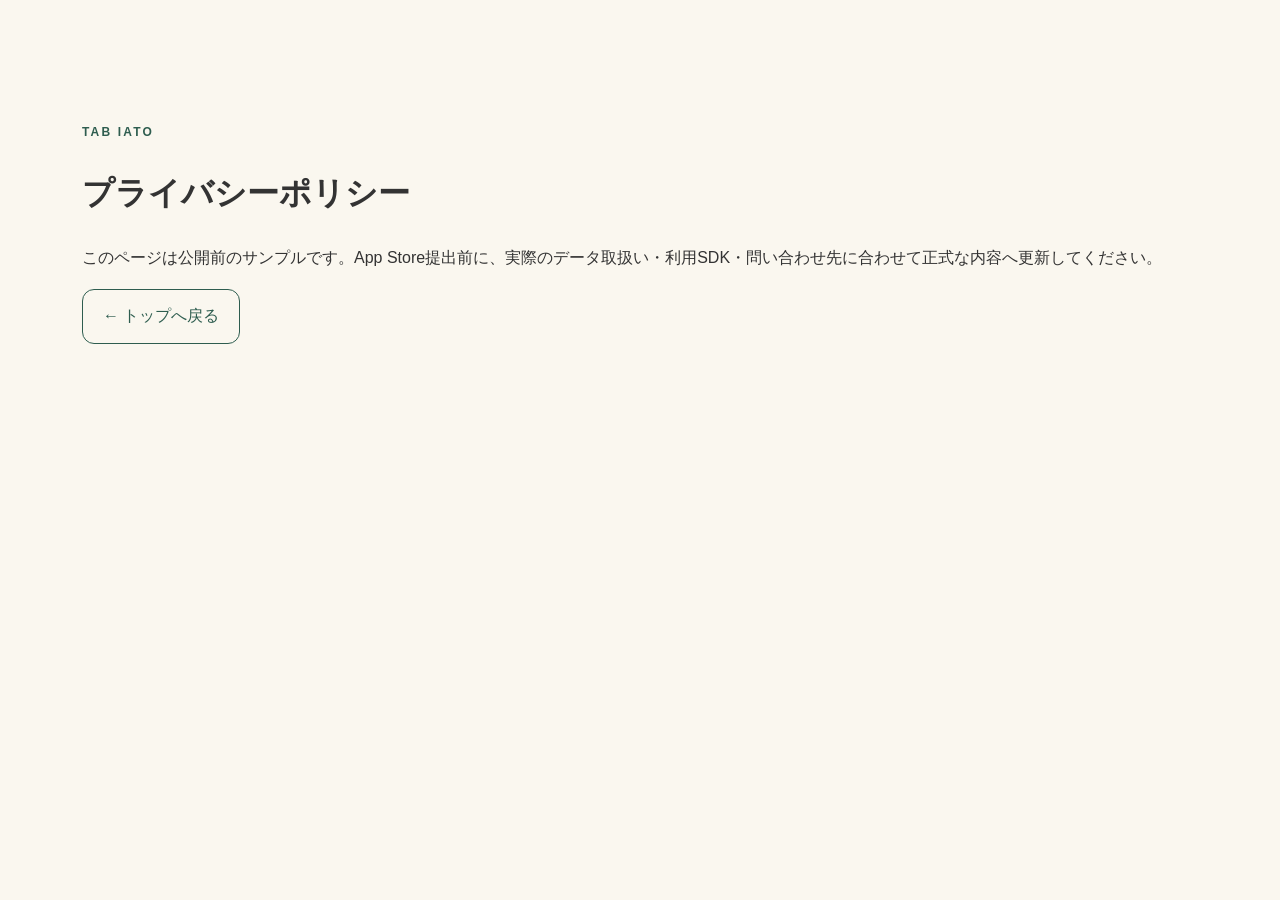
==== privacy.html @ e5aef418 "feat: tabiato 紹介サイトの初版を追加 GitHub Pages で配信する静的サイト一式。 privacy / support の本文はプレースホルダのまま。  Co-Authored-" ====
<!doctype html><html lang="ja"><head><meta charset="utf-8"><meta name="viewport" content="width=device-width,initial-scale=1"><title>Privacy Policy | tabiato</title><link rel="stylesheet" href="style.css"></head><body><main class="section"><p class="eyebrow">TAB IATO</p><h1>プライバシーポリシー</h1><p>このページは公開前のサンプルです。App Store提出前に、実際のデータ取扱い・利用SDK・問い合わせ先に合わせて正式な内容へ更新してください。</p><p><a class="outline" href="index.html">← トップへ戻る</a></p></main></body></html>
---- style.css ----
*{box-sizing:border-box}html{scroll-behavior:smooth}body{margin:0;background:#FAF7EF;color:#333;font-family:-apple-system,BlinkMacSystemFont,"Hiragino Sans","Yu Gothic",sans-serif;line-height:1.8}a{color:inherit}.site-header{height:92px;max-width:1240px;margin:auto;padding:16px 32px;display:flex;align-items:center;justify-content:space-between}.brand img{display:block;width:205px;max-height:58px;object-fit:contain;object-position:left center}.site-header nav{display:flex;gap:30px;font-size:13px}.site-header nav a{text-decoration:none}.hero{min-height:690px;max-width:1240px;margin:auto;padding:55px 32px 90px;display:grid;grid-template-columns:1fr 1fr;gap:70px;align-items:center}.eyebrow{font-size:12px;letter-spacing:.18em;font-weight:700;color:#2E5D4F}.hero h1,.section h2,.statement h2{font-family:"Yu Mincho","Hiragino Mincho ProN",serif;font-weight:600;line-height:1.35}.hero h1{font-size:clamp(48px,5vw,78px);margin:18px 0 25px;color:#23493f}.lead{font-size:16px;margin-bottom:34px}.appstore{display:inline-flex;align-items:center;gap:10px;background:#2E5D4F;color:white;text-decoration:none;padding:15px 24px;border-radius:14px;font-weight:700}.appstore span{font-size:12px;font-weight:400;opacity:.75}.note{font-size:12px;color:#777;margin:9px 0}.hero-art{position:relative;overflow:hidden;min-height:500px;border-radius:38px;background:linear-gradient(#f7e9ce 0 38%,#AFC5BA 38% 55%,#6F9D95 55% 100%);box-shadow:0 24px 70px #284a4030}.sun{position:absolute;width:76px;height:76px;border-radius:50%;background:#F2B479;right:16%;top:12%}.mountain{position:absolute;left:-12%;width:125%;height:45%;border-radius:50% 55% 0 0;transform:rotate(-5deg)}.mountain.back{top:34%;background:#6F9D95}.mountain.front{top:49%;left:4%;background:#2E5D4F}.road{position:absolute;width:150px;height:420px;background:#FAF7EF;left:42%;top:50%;border-radius:50%;transform:rotate(20deg)}.pin{position:absolute;left:46%;top:55%;width:48px;height:48px;border-radius:50% 50% 50% 0;background:white;color:#2E5D4F;display:grid;place-items:center;transform:rotate(-45deg);font-size:14px}.pin::first-letter{transform:rotate(45deg)}.hero-art>p{position:absolute;left:38px;bottom:28px;color:white;font-family:"Yu Mincho",serif;font-size:25px;letter-spacing:.08em}.section{max-width:1180px;margin:auto;padding:110px 32px}.about{display:grid;grid-template-columns:.85fr 1.6fr;gap:90px}.section-heading h2,.privacy h2,.support h2{font-size:42px;margin:15px 0 24px;color:#23493f}.features{display:grid;grid-template-columns:repeat(3,1fr);gap:20px}.features article{padding:30px 25px;border-top:1px solid #AFC5BA}.features span{color:#6F9D95;font-size:14px}.features h3{font-size:20px;margin:10px 0}.features p{font-size:14px}.statement{background:#2E5D4F;color:#FAF7EF;text-align:center;padding:100px 25px}.statement p{margin:0;letter-spacing:.12em}.statement h2{font-size:44px;margin:10px 0}.privacy{display:grid;grid-template-columns:1fr 1fr;gap:90px;align-items:end}.privacy-copy p{margin-bottom:28px}.outline{display:inline-block;text-decoration:none;border:1px solid #2E5D4F;color:#2E5D4F;padding:12px 20px;border-radius:12px}.support{text-align:center;border-top:1px solid #ded9cd}.support>p:not(.eyebrow){margin:0 auto 25px;max-width:600px}footer{background:#173b34;color:#FAF7EF;padding:45px max(32px,calc((100vw - 1180px)/2));display:grid;grid-template-columns:1fr auto;gap:15px;align-items:center}footer img{width:180px;filter:brightness(0) invert(1);opacity:.9}footer div{display:flex;gap:24px;font-size:12px}footer div a{text-decoration:none}footer small{grid-column:1/-1;opacity:.6}@media(max-width:760px){.site-header{height:76px;padding:12px 20px}.brand img{width:150px}.site-header nav a:not(:last-child){display:none}.site-header nav{font-size:12px}.hero{display:block;min-height:0;padding:48px 20px 70px}.hero h1{font-size:50px}.lead{font-size:15px}.desktop{display:none}.hero-art{min-height:410px;margin-top:48px;border-radius:28px}.hero-art>p{font-size:21px}.section{padding:78px 20px}.about,.privacy{display:block}.section-heading h2,.privacy h2,.support h2{font-size:34px}.features{display:block;margin-top:55px}.features article{padding:24px 5px}.statement{padding:72px 20px}.statement h2{font-size:34px}.privacy-copy{margin-top:35px}.support{text-align:left}footer{display:block;padding:38px 20px}footer img{width:155px;margin-bottom:22px}footer div{margin-bottom:20px}}@media(prefers-color-scheme:dark){body{background:#121A18;color:#EAEAEA}.site-header,.hero,.section{background:#121A18}.hero h1,.section h2,.features h3,.support h2,.privacy h2{color:#EAEAEA}.eyebrow{color:#7DA89F}.outline{border-color:#7DA89F;color:#EAEAEA}.hero-art{box-shadow:none}.features article,.support{border-color:#284A40}.statement,footer{background:#0d2823}.brand img,footer img{filter:brightness(0) invert(1)}}
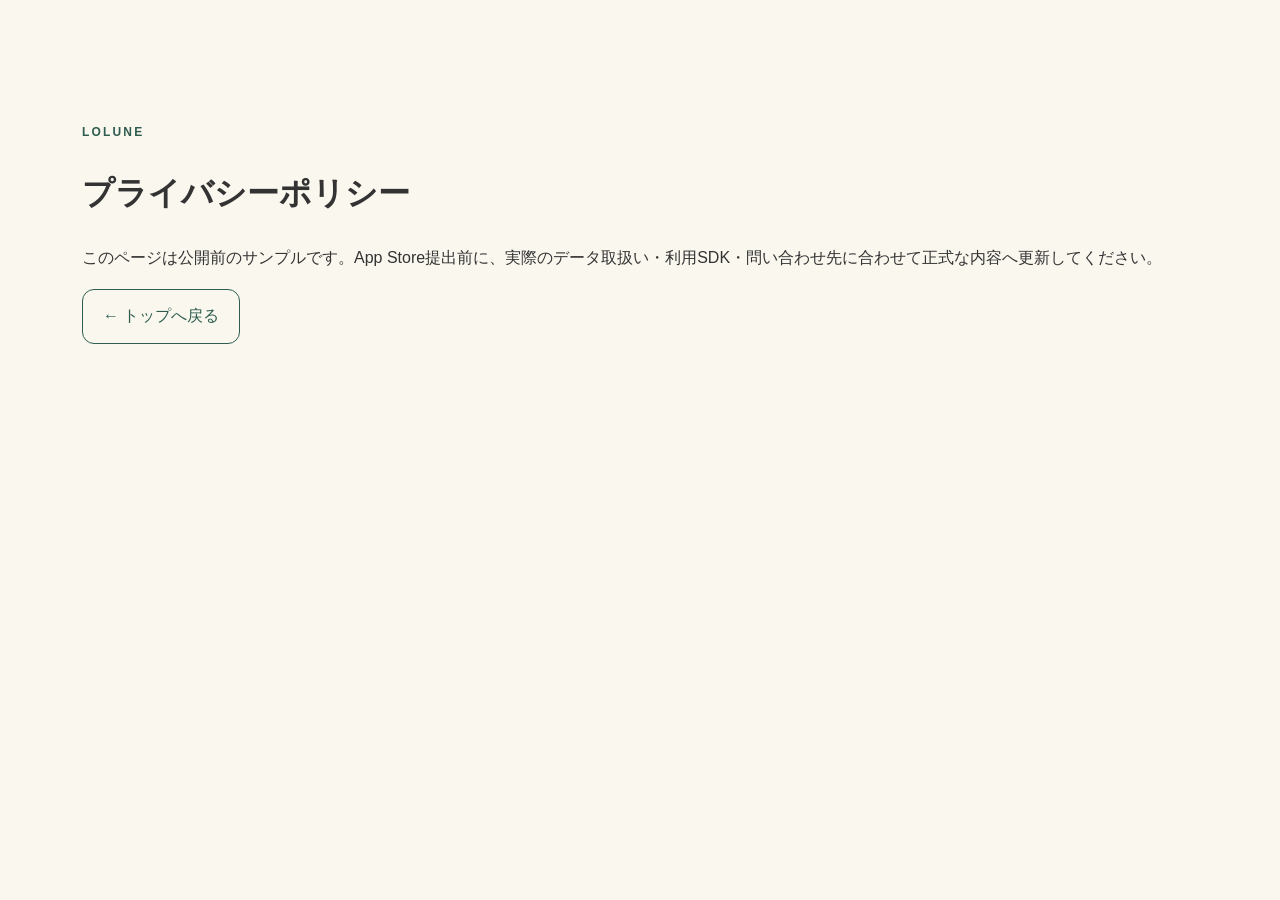
==== commit 9bb172bc: "chore: アプリ名の変更に合わせてサイトを lolune にする アプリ名を tabiato から lolune へ変更したため（ADR-0039）、 紹介サイトの表記とワードマーク画像を差し替え" ====
--- a/privacy.html
+++ b/privacy.html
@@ -1 +1 @@
-<!doctype html><html lang="ja"><head><meta charset="utf-8"><meta name="viewport" content="width=device-width,initial-scale=1"><title>Privacy Policy | tabiato</title><link rel="stylesheet" href="style.css"></head><body><main class="section"><p class="eyebrow">TAB IATO</p><h1>プライバシーポリシー</h1><p>このページは公開前のサンプルです。App Store提出前に、実際のデータ取扱い・利用SDK・問い合わせ先に合わせて正式な内容へ更新してください。</p><p><a class="outline" href="index.html">← トップへ戻る</a></p></main></body></html>+<!doctype html><html lang="ja"><head><meta charset="utf-8"><meta name="viewport" content="width=device-width,initial-scale=1"><title>Privacy Policy | lolune</title><link rel="icon" type="image/png" sizes="32x32" href="assets/icon-32.png"><link rel="icon" type="image/png" sizes="16x16" href="assets/icon-16.png"><link rel="apple-touch-icon" href="assets/icon-180.png"><link rel="stylesheet" href="style.css"></head><body><main class="section"><p class="eyebrow">LOLUNE</p><h1>プライバシーポリシー</h1><p>このページは公開前のサンプルです。App Store提出前に、実際のデータ取扱い・利用SDK・問い合わせ先に合わせて正式な内容へ更新してください。</p><p><a class="outline" href="index.html">← トップへ戻る</a></p></main></body></html>
--- a/style.css
+++ b/style.css
@@ -1 +1 @@
-*{box-sizing:border-box}html{scroll-behavior:smooth}body{margin:0;background:#FAF7EF;color:#333;font-family:-apple-system,BlinkMacSystemFont,"Hiragino Sans","Yu Gothic",sans-serif;line-height:1.8}a{color:inherit}.site-header{height:92px;max-width:1240px;margin:auto;padding:16px 32px;display:flex;align-items:center;justify-content:space-between}.brand img{display:block;width:205px;max-height:58px;object-fit:contain;object-position:left center}.site-header nav{display:flex;gap:30px;font-size:13px}.site-header nav a{text-decoration:none}.hero{min-height:690px;max-width:1240px;margin:auto;padding:55px 32px 90px;display:grid;grid-template-columns:1fr 1fr;gap:70px;align-items:center}.eyebrow{font-size:12px;letter-spacing:.18em;font-weight:700;color:#2E5D4F}.hero h1,.section h2,.statement h2{font-family:"Yu Mincho","Hiragino Mincho ProN",serif;font-weight:600;line-height:1.35}.hero h1{font-size:clamp(48px,5vw,78px);margin:18px 0 25px;color:#23493f}.lead{font-size:16px;margin-bottom:34px}.appstore{display:inline-flex;align-items:center;gap:10px;background:#2E5D4F;color:white;text-decoration:none;padding:15px 24px;border-radius:14px;font-weight:700}.appstore span{font-size:12px;font-weight:400;opacity:.75}.note{font-size:12px;color:#777;margin:9px 0}.hero-art{position:relative;overflow:hidden;min-height:500px;border-radius:38px;background:linear-gradient(#f7e9ce 0 38%,#AFC5BA 38% 55%,#6F9D95 55% 100%);box-shadow:0 24px 70px #284a4030}.sun{position:absolute;width:76px;height:76px;border-radius:50%;background:#F2B479;right:16%;top:12%}.mountain{position:absolute;left:-12%;width:125%;height:45%;border-radius:50% 55% 0 0;transform:rotate(-5deg)}.mountain.back{top:34%;background:#6F9D95}.mountain.front{top:49%;left:4%;background:#2E5D4F}.road{position:absolute;width:150px;height:420px;background:#FAF7EF;left:42%;top:50%;border-radius:50%;transform:rotate(20deg)}.pin{position:absolute;left:46%;top:55%;width:48px;height:48px;border-radius:50% 50% 50% 0;background:white;color:#2E5D4F;display:grid;place-items:center;transform:rotate(-45deg);font-size:14px}.pin::first-letter{transform:rotate(45deg)}.hero-art>p{position:absolute;left:38px;bottom:28px;color:white;font-family:"Yu Mincho",serif;font-size:25px;letter-spacing:.08em}.section{max-width:1180px;margin:auto;padding:110px 32px}.about{display:grid;grid-template-columns:.85fr 1.6fr;gap:90px}.section-heading h2,.privacy h2,.support h2{font-size:42px;margin:15px 0 24px;color:#23493f}.features{display:grid;grid-template-columns:repeat(3,1fr);gap:20px}.features article{padding:30px 25px;border-top:1px solid #AFC5BA}.features span{color:#6F9D95;font-size:14px}.features h3{font-size:20px;margin:10px 0}.features p{font-size:14px}.statement{background:#2E5D4F;color:#FAF7EF;text-align:center;padding:100px 25px}.statement p{margin:0;letter-spacing:.12em}.statement h2{font-size:44px;margin:10px 0}.privacy{display:grid;grid-template-columns:1fr 1fr;gap:90px;align-items:end}.privacy-copy p{margin-bottom:28px}.outline{display:inline-block;text-decoration:none;border:1px solid #2E5D4F;color:#2E5D4F;padding:12px 20px;border-radius:12px}.support{text-align:center;border-top:1px solid #ded9cd}.support>p:not(.eyebrow){margin:0 auto 25px;max-width:600px}footer{background:#173b34;color:#FAF7EF;padding:45px max(32px,calc((100vw - 1180px)/2));display:grid;grid-template-columns:1fr auto;gap:15px;align-items:center}footer img{width:180px;filter:brightness(0) invert(1);opacity:.9}footer div{display:flex;gap:24px;font-size:12px}footer div a{text-decoration:none}footer small{grid-column:1/-1;opacity:.6}@media(max-width:760px){.site-header{height:76px;padding:12px 20px}.brand img{width:150px}.site-header nav a:not(:last-child){display:none}.site-header nav{font-size:12px}.hero{display:block;min-height:0;padding:48px 20px 70px}.hero h1{font-size:50px}.lead{font-size:15px}.desktop{display:none}.hero-art{min-height:410px;margin-top:48px;border-radius:28px}.hero-art>p{font-size:21px}.section{padding:78px 20px}.about,.privacy{display:block}.section-heading h2,.privacy h2,.support h2{font-size:34px}.features{display:block;margin-top:55px}.features article{padding:24px 5px}.statement{padding:72px 20px}.statement h2{font-size:34px}.privacy-copy{margin-top:35px}.support{text-align:left}footer{display:block;padding:38px 20px}footer img{width:155px;margin-bottom:22px}footer div{margin-bottom:20px}}@media(prefers-color-scheme:dark){body{background:#121A18;color:#EAEAEA}.site-header,.hero,.section{background:#121A18}.hero h1,.section h2,.features h3,.support h2,.privacy h2{color:#EAEAEA}.eyebrow{color:#7DA89F}.outline{border-color:#7DA89F;color:#EAEAEA}.hero-art{box-shadow:none}.features article,.support{border-color:#284A40}.statement,footer{background:#0d2823}.brand img,footer img{filter:brightness(0) invert(1)}}+*{box-sizing:border-box}html{scroll-behavior:smooth}body{margin:0;background:#FAF7EF;color:#333;font-family:-apple-system,BlinkMacSystemFont,"Hiragino Sans","Yu Gothic",sans-serif;line-height:1.8}a{color:inherit}.site-header{height:92px;max-width:1240px;margin:auto;padding:16px 32px;display:flex;align-items:center;justify-content:space-between}.brand{display:flex;align-items:center;gap:12px;text-decoration:none}.brand img{display:block;width:auto}.brand .mark{height:42px}.brand .wordmark{height:20px}.site-header nav{display:flex;gap:30px;font-size:13px}.site-header nav a{text-decoration:none}.hero{max-width:1240px;margin:auto;padding:55px 32px 90px;display:grid;grid-template-columns:1fr 1fr;gap:70px;align-items:center}.eyebrow{font-size:12px;letter-spacing:.18em;font-weight:700;color:#2E5D4F}.hero h1,.section h2,.statement h2{font-family:"Yu Mincho","Hiragino Mincho ProN",serif;font-weight:600;line-height:1.35}.hero h1{font-size:clamp(48px,5vw,78px);margin:18px 0 25px;color:#23493f}.lead{font-size:16px;margin-bottom:34px}.appstore{display:inline-flex;align-items:center;gap:10px;background:#2E5D4F;color:white;text-decoration:none;padding:15px 24px;border-radius:14px;font-weight:700}.appstore span{font-size:12px;font-weight:400;opacity:.75}.note{font-size:12px;color:#777;margin:9px 0}.hero-art{position:relative;overflow:hidden;width:100%;max-width:440px;aspect-ratio:1;margin-left:auto;border-radius:38px;background:#f7e9ce;box-shadow:0 24px 70px #284a4030}.hero-art img{display:block;width:100%;height:100%;object-fit:contain}.hero-art::after{content:"";position:absolute;left:0;right:0;bottom:0;height:42%;background:linear-gradient(#14302900,#143029cc);pointer-events:none}.hero-art>p{position:absolute;z-index:1;left:38px;right:38px;bottom:28px;margin:0;color:white;font-family:"Yu Mincho",serif;font-size:25px;letter-spacing:.08em;text-shadow:0 2px 14px #143029b3}.section{max-width:1180px;margin:auto;padding:110px 32px}.about{display:grid;grid-template-columns:.85fr 1.6fr;gap:90px}.section-heading h2,.privacy h2,.support h2{font-size:42px;margin:15px 0 24px;color:#23493f}.features{display:grid;grid-template-columns:repeat(3,1fr);gap:20px}.features article{padding:30px 25px;border-top:1px solid #AFC5BA}.features span{color:#6F9D95;font-size:14px}.features h3{font-size:20px;margin:10px 0}.features p{font-size:14px}.statement{background:#2E5D4F;color:#FAF7EF;text-align:center;padding:100px 25px}.statement p{margin:0;letter-spacing:.12em}.statement h2{font-size:44px;margin:10px 0}.privacy{display:grid;grid-template-columns:1fr 1fr;gap:90px;align-items:end}.privacy-copy p{margin-bottom:28px}.outline{display:inline-block;text-decoration:none;border:1px solid #2E5D4F;color:#2E5D4F;padding:12px 20px;border-radius:12px}.support{text-align:center;border-top:1px solid #ded9cd}.support>p:not(.eyebrow){margin:0 auto 25px;max-width:600px}footer{background:#173b34;color:#FAF7EF;padding:45px max(32px,calc((100vw - 1180px)/2));display:grid;grid-template-columns:1fr auto;gap:15px;align-items:center}footer .brand{margin:0}footer .mark{height:40px}footer .wordmark{height:19px;filter:brightness(0) invert(1);opacity:.9}footer div{display:flex;gap:24px;font-size:12px}footer div a{text-decoration:none}footer small{grid-column:1/-1;opacity:.6}@media(max-width:760px){.site-header{height:76px;padding:12px 20px}.brand{gap:9px}.brand .mark{height:34px}.brand .wordmark{height:16px}.site-header nav a:not(:last-child){display:none}.site-header nav{font-size:12px}.hero{display:block;padding:48px 20px 70px}.hero h1{font-size:50px}.lead{font-size:15px}.desktop{display:none}.hero-art{max-width:none;margin:48px 0 0;border-radius:28px}.hero-art>p{left:24px;right:24px;bottom:22px}.hero-art>p{font-size:21px}.section{padding:78px 20px}.about,.privacy{display:block}.section-heading h2,.privacy h2,.support h2{font-size:34px}.features{display:block;margin-top:55px}.features article{padding:24px 5px}.statement{padding:72px 20px}.statement h2{font-size:34px}.privacy-copy{margin-top:35px}.support{text-align:left}footer{display:block;padding:38px 20px}footer .brand{margin-bottom:22px}footer .mark{height:34px}footer .wordmark{height:16px}footer div{margin-bottom:20px}}@media(prefers-color-scheme:dark){body{background:#121A18;color:#EAEAEA}.site-header,.hero,.section{background:#121A18}.hero h1,.section h2,.features h3,.support h2,.privacy h2{color:#EAEAEA}.eyebrow{color:#7DA89F}.outline{border-color:#7DA89F;color:#EAEAEA}.hero-art{box-shadow:none}.features article,.support{border-color:#284A40}.statement,footer{background:#0d2823}.brand .wordmark{filter:brightness(0) invert(1)}}
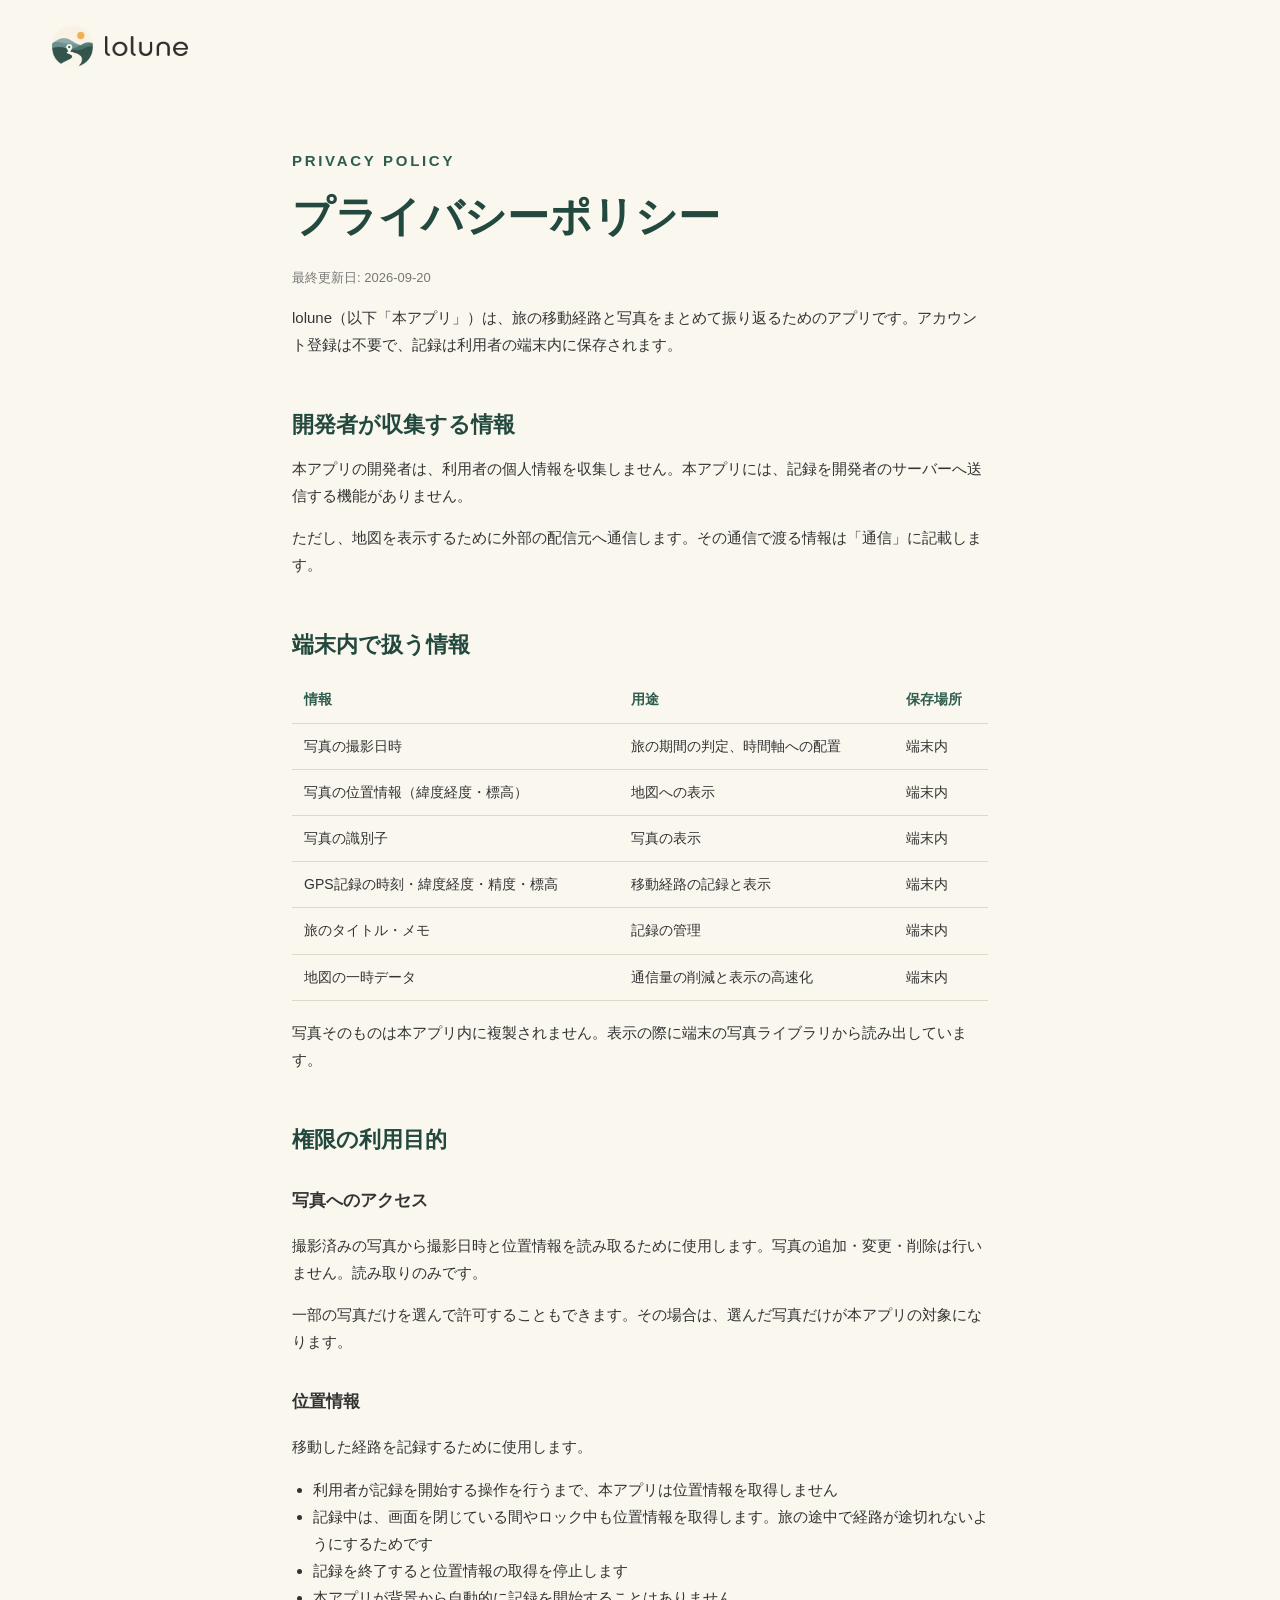
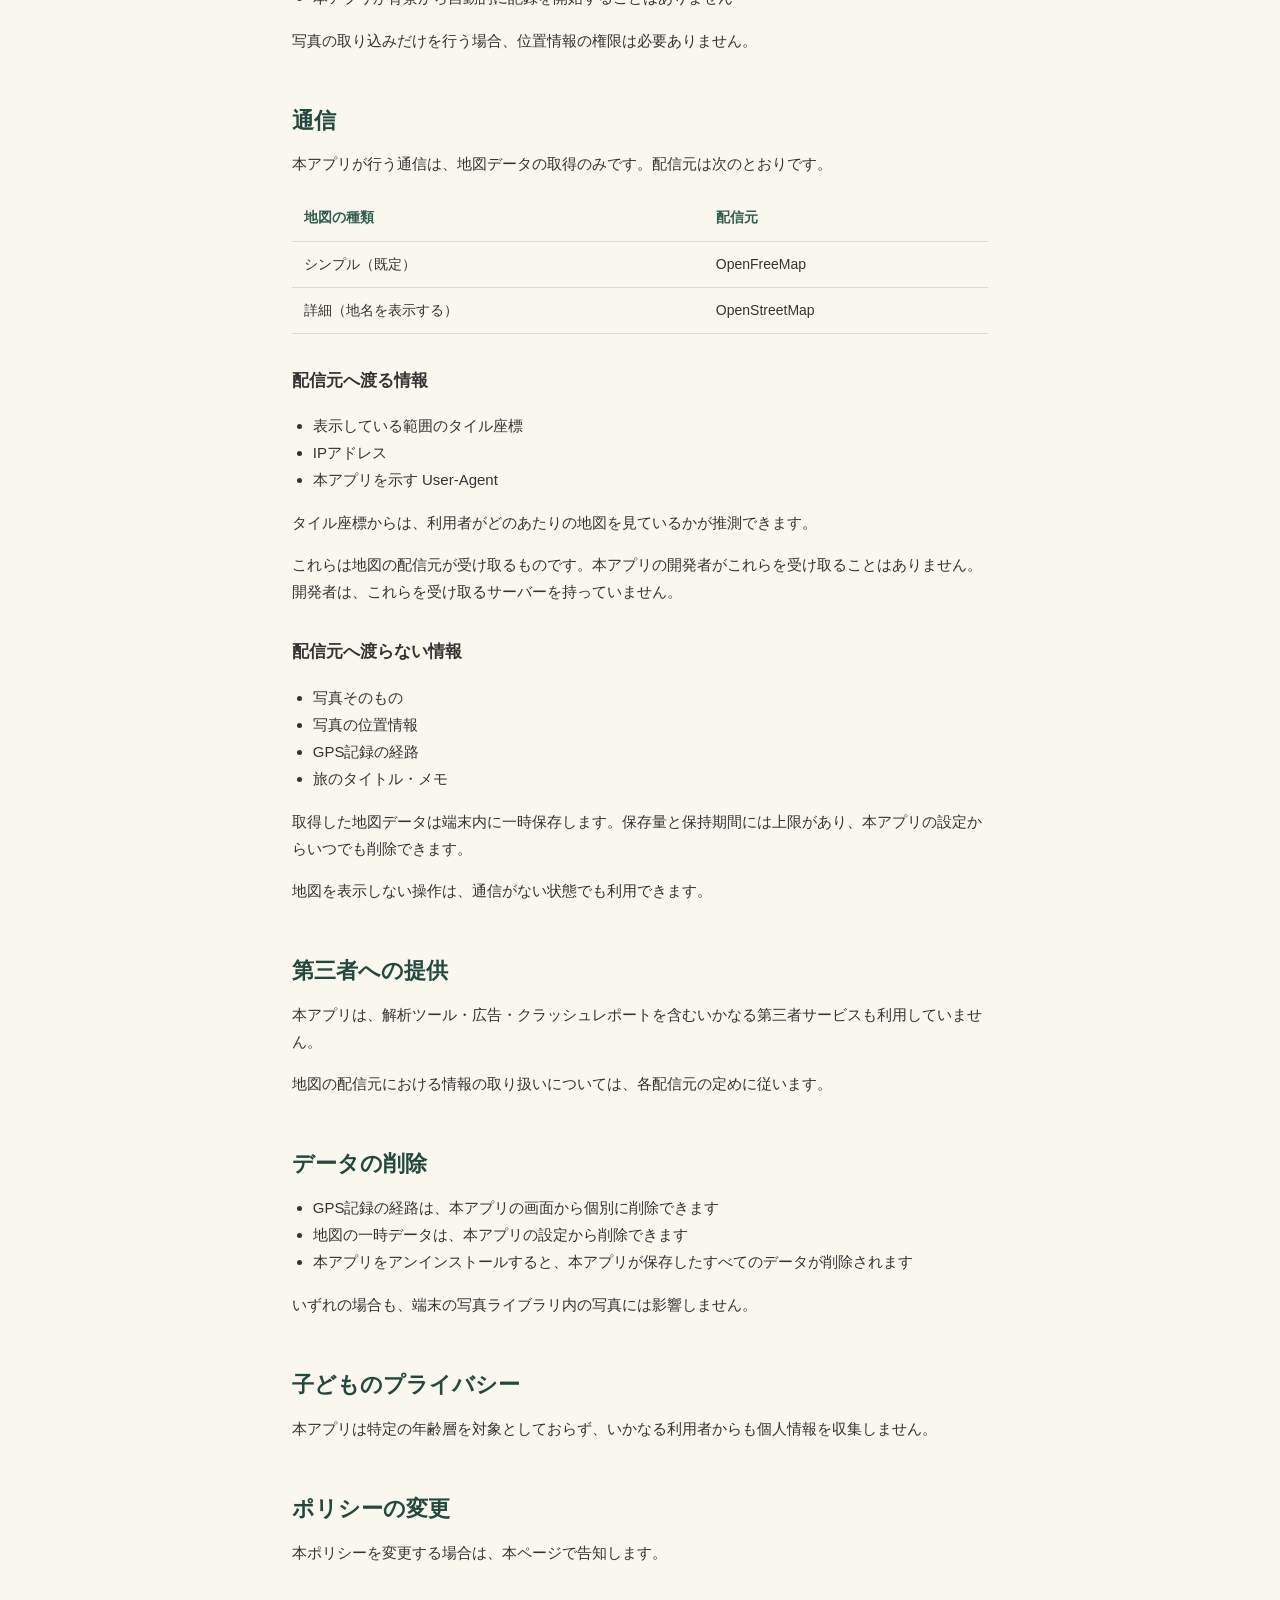
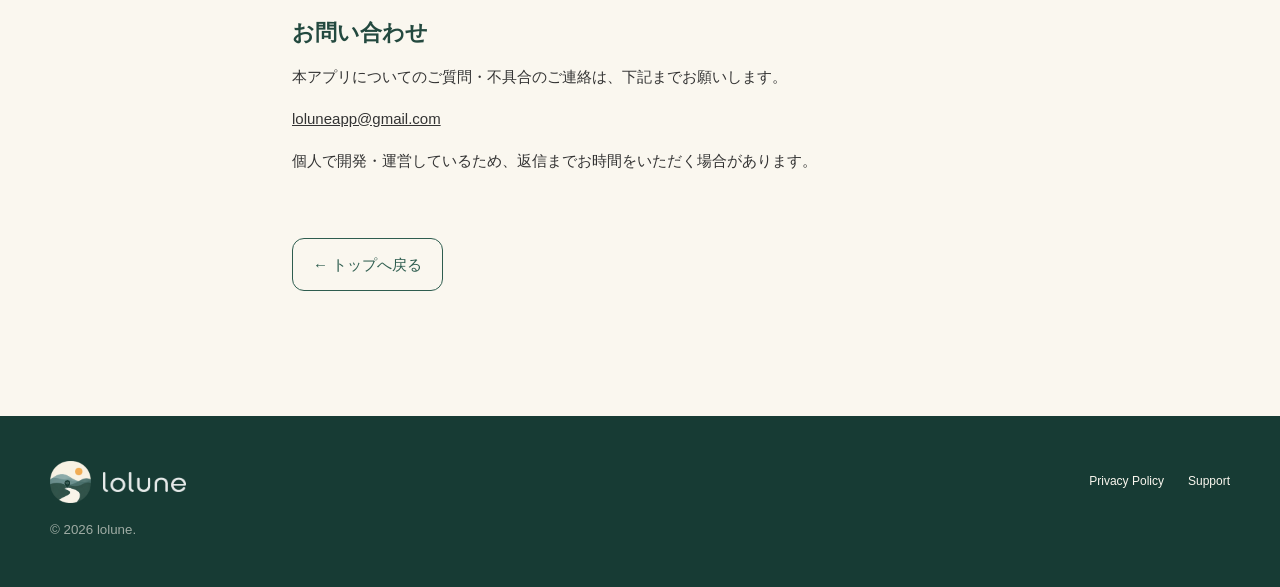
==== commit 553b591b: "feat: プライバシーポリシーとサポートの本文を書く App Store 提出にはどちらも公開URLが必須で、プレースホルダのままでは 登録できないため、本文を書き起こす。  プライバシーポリシーは" ====
--- a/privacy.html
+++ b/privacy.html
@@ -1 +1,143 @@
-<!doctype html><html lang="ja"><head><meta charset="utf-8"><meta name="viewport" content="width=device-width,initial-scale=1"><title>Privacy Policy | lolune</title><link rel="icon" type="image/png" sizes="32x32" href="assets/icon-32.png"><link rel="icon" type="image/png" sizes="16x16" href="assets/icon-16.png"><link rel="apple-touch-icon" href="assets/icon-180.png"><link rel="stylesheet" href="style.css"></head><body><main class="section"><p class="eyebrow">LOLUNE</p><h1>プライバシーポリシー</h1><p>このページは公開前のサンプルです。App Store提出前に、実際のデータ取扱い・利用SDK・問い合わせ先に合わせて正式な内容へ更新してください。</p><p><a class="outline" href="index.html">← トップへ戻る</a></p></main></body></html>+<!doctype html>
+<html lang="ja">
+<head>
+  <meta charset="utf-8">
+  <meta name="viewport" content="width=device-width,initial-scale=1">
+  <meta name="theme-color" content="#FAF7EF">
+  <title>プライバシーポリシー｜lolune</title>
+  <meta name="description" content="iPhoneアプリ lolune のプライバシーポリシー。記録は端末内に保存され、開発者のサーバーへ送信されません。">
+  <link rel="icon" type="image/png" sizes="32x32" href="assets/icon-32.png">
+  <link rel="icon" type="image/png" sizes="16x16" href="assets/icon-16.png">
+  <link rel="apple-touch-icon" href="assets/icon-180.png">
+  <link rel="stylesheet" href="style.css">
+  <style>
+    .doc{max-width:760px;padding-top:40px}
+    .doc h1{font-family:"Yu Mincho","Hiragino Mincho ProN",serif;font-weight:600;font-size:42px;line-height:1.35;margin:15px 0 20px;color:#23493f}
+    .doc h2{font-size:22px;margin:52px 0 14px;color:#23493f}
+    .doc h3{font-size:17px;margin:32px 0 10px}
+    .doc p,.doc li{font-size:15px}
+    .doc ul{padding-left:1.3em}
+    .doc table{width:100%;border-collapse:collapse;margin:18px 0;font-size:14px}
+    .doc th,.doc td{text-align:left;padding:10px 12px;border-bottom:1px solid #ded9cd;vertical-align:top}
+    .doc th{color:#2E5D4F;font-weight:700}
+    .doc .updated{font-size:13px;color:#777;margin:0}
+    .doc .back{margin-top:64px}
+    @media(max-width:760px){.doc{padding-top:24px}.doc h1{font-size:34px}}
+    @media(prefers-color-scheme:dark){
+      .doc h1,.doc h2{color:#EAEAEA}
+      .doc th{color:#7DA89F}
+      .doc th,.doc td{border-color:#284A40}
+      .doc .updated{color:#9a9a9a}
+    }
+  </style>
+</head>
+<body>
+<header class="site-header">
+  <a class="brand" href="index.html" aria-label="lolune ホーム">
+    <img class="mark" src="assets/logo-mark.png" alt="" width="485" height="491">
+    <img class="wordmark" src="assets/logo-wordmark.png" alt="lolune" width="1772" height="428">
+  </a>
+</header>
+
+<main class="section doc">
+  <p class="eyebrow">PRIVACY POLICY</p>
+  <h1>プライバシーポリシー</h1>
+  <p class="updated">最終更新日: 2026-09-20</p>
+
+  <p>lolune（以下「本アプリ」）は、旅の移動経路と写真をまとめて振り返るためのアプリです。アカウント登録は不要で、記録は利用者の端末内に保存されます。</p>
+
+  <h2>開発者が収集する情報</h2>
+  <p>本アプリの開発者は、利用者の個人情報を収集しません。本アプリには、記録を開発者のサーバーへ送信する機能がありません。</p>
+  <p>ただし、地図を表示するために外部の配信元へ通信します。その通信で渡る情報は「通信」に記載します。</p>
+
+  <h2>端末内で扱う情報</h2>
+  <table>
+    <tr><th>情報</th><th>用途</th><th>保存場所</th></tr>
+    <tr><td>写真の撮影日時</td><td>旅の期間の判定、時間軸への配置</td><td>端末内</td></tr>
+    <tr><td>写真の位置情報（緯度経度・標高）</td><td>地図への表示</td><td>端末内</td></tr>
+    <tr><td>写真の識別子</td><td>写真の表示</td><td>端末内</td></tr>
+    <tr><td>GPS記録の時刻・緯度経度・精度・標高</td><td>移動経路の記録と表示</td><td>端末内</td></tr>
+    <tr><td>旅のタイトル・メモ</td><td>記録の管理</td><td>端末内</td></tr>
+    <tr><td>地図の一時データ</td><td>通信量の削減と表示の高速化</td><td>端末内</td></tr>
+  </table>
+  <p>写真そのものは本アプリ内に複製されません。表示の際に端末の写真ライブラリから読み出しています。</p>
+
+  <h2>権限の利用目的</h2>
+
+  <h3>写真へのアクセス</h3>
+  <p>撮影済みの写真から撮影日時と位置情報を読み取るために使用します。写真の追加・変更・削除は行いません。読み取りのみです。</p>
+  <p>一部の写真だけを選んで許可することもできます。その場合は、選んだ写真だけが本アプリの対象になります。</p>
+
+  <h3>位置情報</h3>
+  <p>移動した経路を記録するために使用します。</p>
+  <ul>
+    <li>利用者が記録を開始する操作を行うまで、本アプリは位置情報を取得しません</li>
+    <li>記録中は、画面を閉じている間やロック中も位置情報を取得します。旅の途中で経路が途切れないようにするためです</li>
+    <li>記録を終了すると位置情報の取得を停止します</li>
+    <li>本アプリが背景から自動的に記録を開始することはありません</li>
+  </ul>
+  <p>写真の取り込みだけを行う場合、位置情報の権限は必要ありません。</p>
+
+  <h2>通信</h2>
+  <p>本アプリが行う通信は、地図データの取得のみです。配信元は次のとおりです。</p>
+  <table>
+    <tr><th>地図の種類</th><th>配信元</th></tr>
+    <tr><td>シンプル（既定）</td><td>OpenFreeMap</td></tr>
+    <tr><td>詳細（地名を表示する）</td><td>OpenStreetMap</td></tr>
+  </table>
+
+  <h3>配信元へ渡る情報</h3>
+  <ul>
+    <li>表示している範囲のタイル座標</li>
+    <li>IPアドレス</li>
+    <li>本アプリを示す User-Agent</li>
+  </ul>
+  <p>タイル座標からは、利用者がどのあたりの地図を見ているかが推測できます。</p>
+  <p>これらは地図の配信元が受け取るものです。本アプリの開発者がこれらを受け取ることはありません。開発者は、これらを受け取るサーバーを持っていません。</p>
+
+  <h3>配信元へ渡らない情報</h3>
+  <ul>
+    <li>写真そのもの</li>
+    <li>写真の位置情報</li>
+    <li>GPS記録の経路</li>
+    <li>旅のタイトル・メモ</li>
+  </ul>
+  <p>取得した地図データは端末内に一時保存します。保存量と保持期間には上限があり、本アプリの設定からいつでも削除できます。</p>
+  <p>地図を表示しない操作は、通信がない状態でも利用できます。</p>
+
+  <h2>第三者への提供</h2>
+  <p>本アプリは、解析ツール・広告・クラッシュレポートを含むいかなる第三者サービスも利用していません。</p>
+  <p>地図の配信元における情報の取り扱いについては、各配信元の定めに従います。</p>
+
+  <h2>データの削除</h2>
+  <ul>
+    <li>GPS記録の経路は、本アプリの画面から個別に削除できます</li>
+    <li>地図の一時データは、本アプリの設定から削除できます</li>
+    <li>本アプリをアンインストールすると、本アプリが保存したすべてのデータが削除されます</li>
+  </ul>
+  <p>いずれの場合も、端末の写真ライブラリ内の写真には影響しません。</p>
+
+  <h2>子どものプライバシー</h2>
+  <p>本アプリは特定の年齢層を対象としておらず、いかなる利用者からも個人情報を収集しません。</p>
+
+  <h2>ポリシーの変更</h2>
+  <p>本ポリシーを変更する場合は、本ページで告知します。</p>
+
+  <h2>お問い合わせ</h2>
+  <p>本アプリについてのご質問・不具合のご連絡は、下記までお願いします。</p>
+  <p><a href="mailto:loluneapp@gmail.com">loluneapp@gmail.com</a></p>
+  <p>個人で開発・運営しているため、返信までお時間をいただく場合があります。</p>
+
+  <p class="back"><a class="outline" href="index.html">← トップへ戻る</a></p>
+</main>
+
+<footer>
+  <p class="brand">
+    <img class="mark" src="assets/logo-mark.png" alt="" width="485" height="491">
+    <img class="wordmark" src="assets/logo-wordmark.png" alt="lolune" width="1772" height="428">
+  </p>
+  <div><a href="privacy.html">Privacy Policy</a><a href="support.html">Support</a></div>
+  <small>© 2026 lolune.</small>
+</footer>
+</body>
+</html>
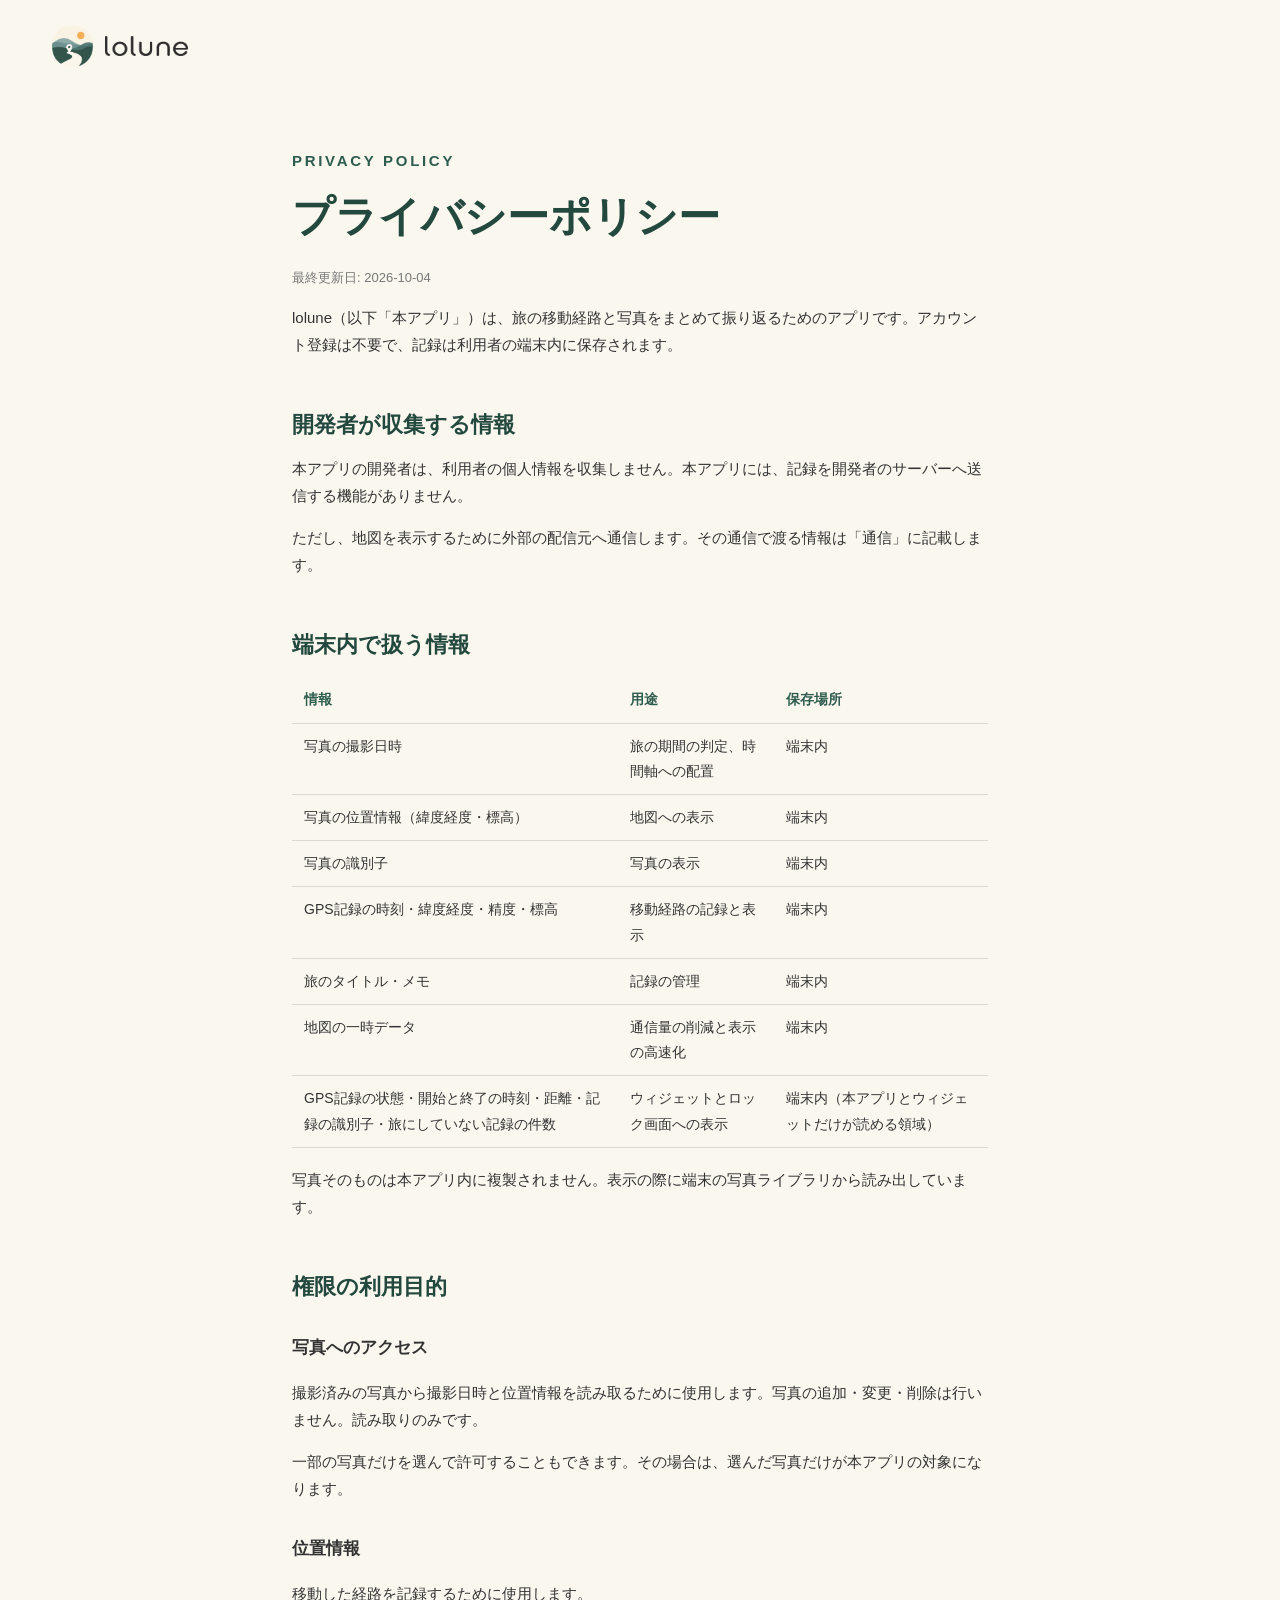
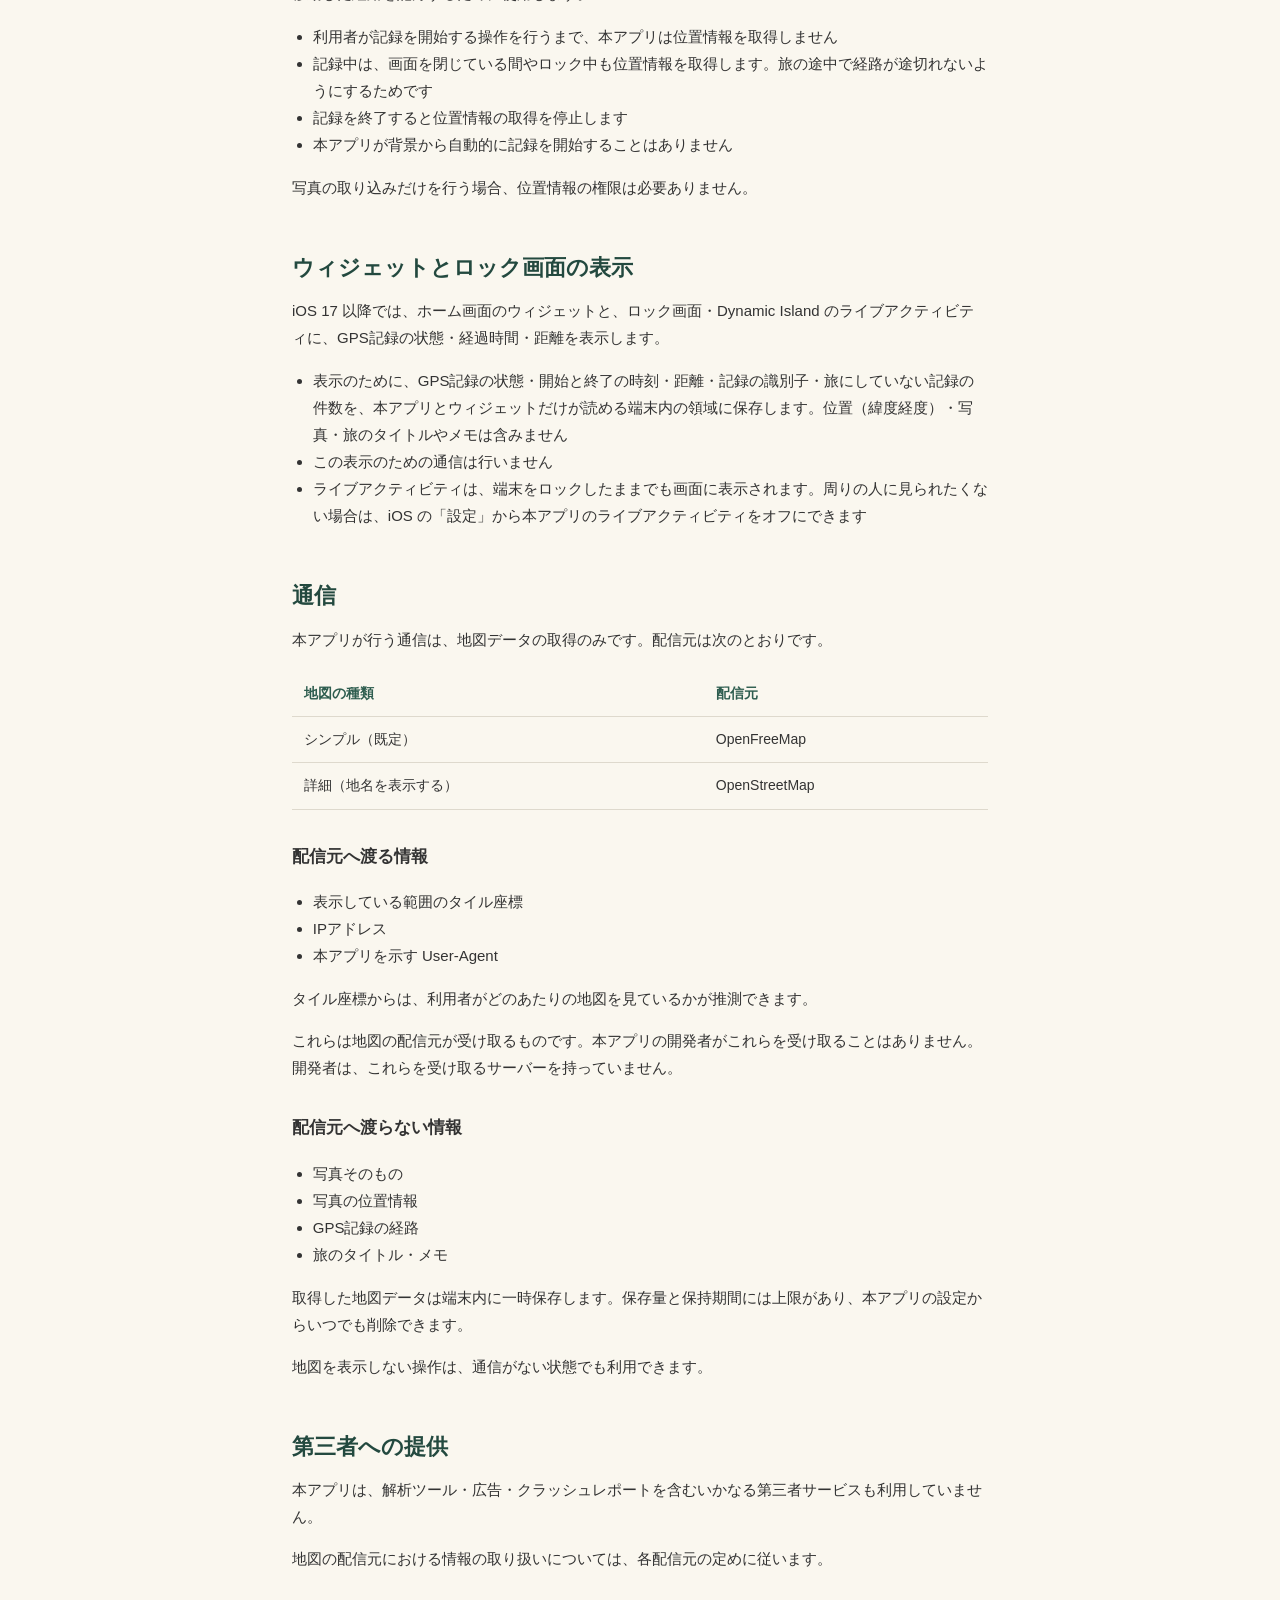
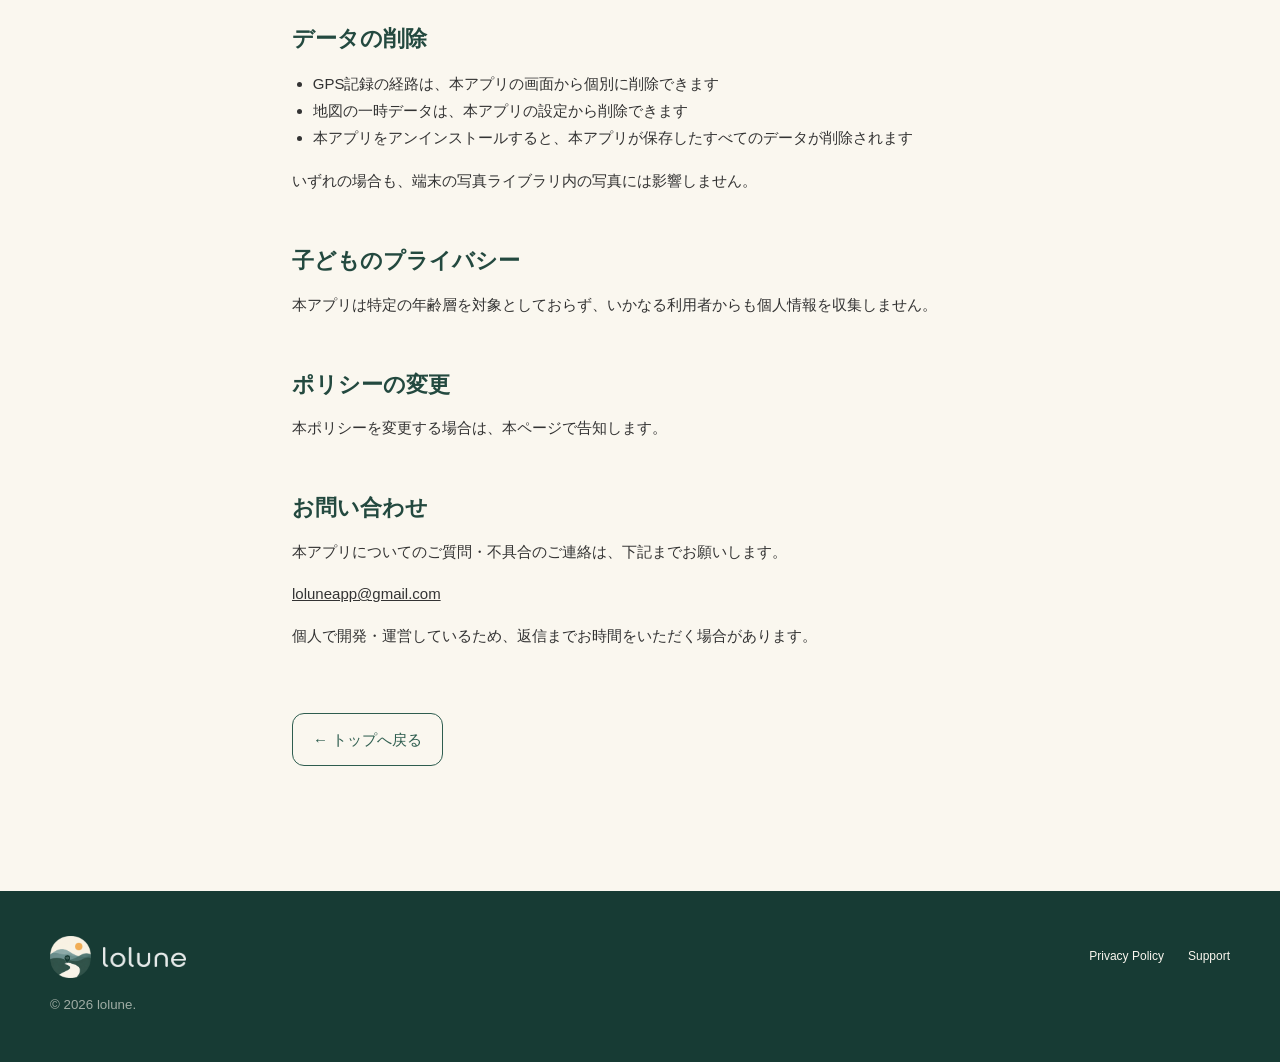
==== commit fef8c464: "docs: プライバシーポリシーにウィジェットとロック画面の表示を書く lolune 1.2.0 のウィジェットと Live Activity のため。正本は lolune の PRIVACY_POL" ====
--- a/privacy.html
+++ b/privacy.html
@@ -42,7 +42,7 @@
 <main class="section doc">
   <p class="eyebrow">PRIVACY POLICY</p>
   <h1>プライバシーポリシー</h1>
-  <p class="updated">最終更新日: 2026-09-20</p>
+  <p class="updated">最終更新日: 2026-10-04</p>
 
   <p>lolune（以下「本アプリ」）は、旅の移動経路と写真をまとめて振り返るためのアプリです。アカウント登録は不要で、記録は利用者の端末内に保存されます。</p>
 
@@ -59,6 +59,7 @@
     <tr><td>GPS記録の時刻・緯度経度・精度・標高</td><td>移動経路の記録と表示</td><td>端末内</td></tr>
     <tr><td>旅のタイトル・メモ</td><td>記録の管理</td><td>端末内</td></tr>
     <tr><td>地図の一時データ</td><td>通信量の削減と表示の高速化</td><td>端末内</td></tr>
+    <tr><td>GPS記録の状態・開始と終了の時刻・距離・記録の識別子・旅にしていない記録の件数</td><td>ウィジェットとロック画面への表示</td><td>端末内（本アプリとウィジェットだけが読める領域）</td></tr>
   </table>
   <p>写真そのものは本アプリ内に複製されません。表示の際に端末の写真ライブラリから読み出しています。</p>
 
@@ -77,6 +78,14 @@
     <li>本アプリが背景から自動的に記録を開始することはありません</li>
   </ul>
   <p>写真の取り込みだけを行う場合、位置情報の権限は必要ありません。</p>
+
+  <h2>ウィジェットとロック画面の表示</h2>
+  <p>iOS 17 以降では、ホーム画面のウィジェットと、ロック画面・Dynamic Island のライブアクティビティに、GPS記録の状態・経過時間・距離を表示します。</p>
+  <ul>
+    <li>表示のために、GPS記録の状態・開始と終了の時刻・距離・記録の識別子・旅にしていない記録の件数を、本アプリとウィジェットだけが読める端末内の領域に保存します。位置（緯度経度）・写真・旅のタイトルやメモは含みません</li>
+    <li>この表示のための通信は行いません</li>
+    <li>ライブアクティビティは、端末をロックしたままでも画面に表示されます。周りの人に見られたくない場合は、iOS の「設定」から本アプリのライブアクティビティをオフにできます</li>
+  </ul>
 
   <h2>通信</h2>
   <p>本アプリが行う通信は、地図データの取得のみです。配信元は次のとおりです。</p>
